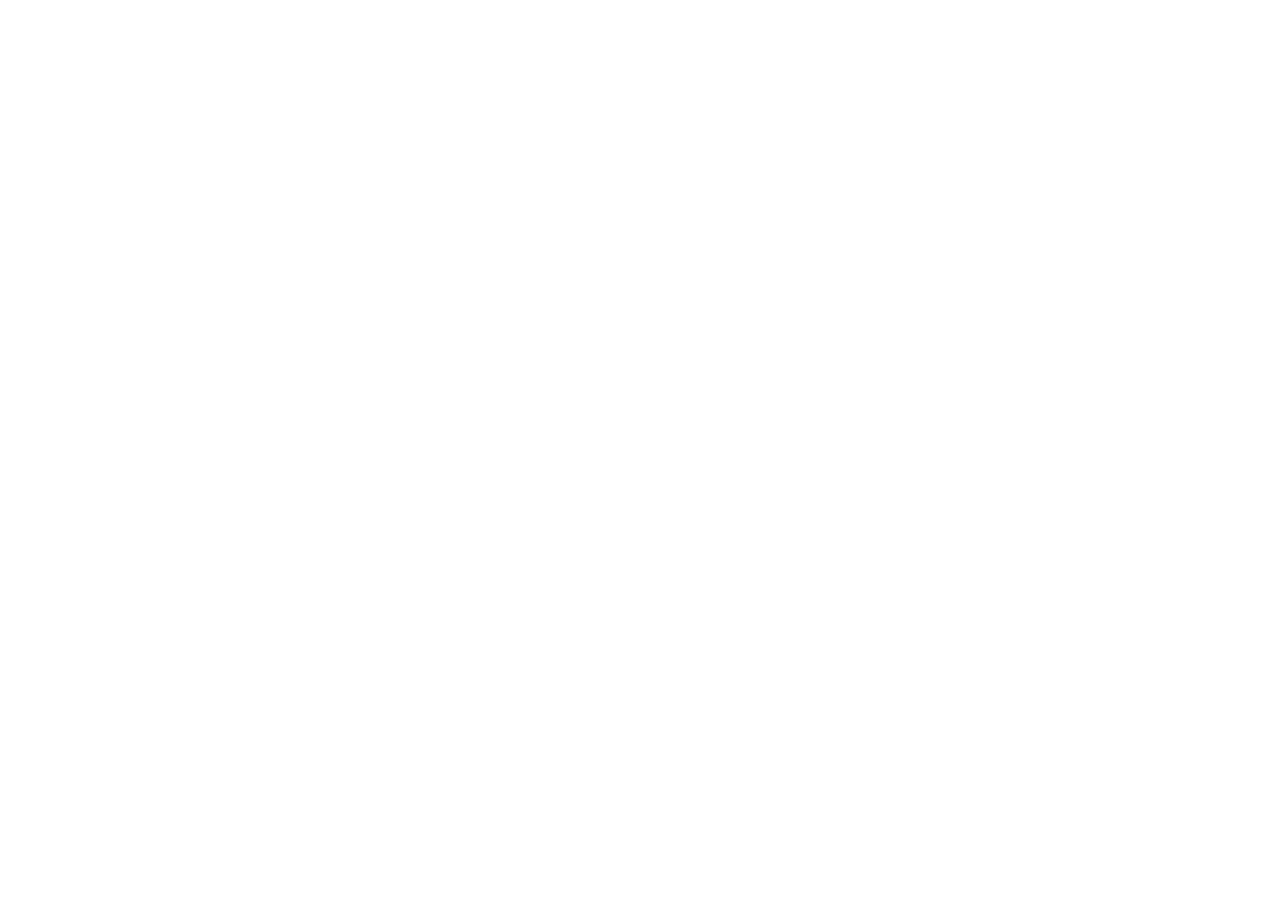
==== amsterdam-page.html @ 4fa6f83e "projectone" ====
<!DOCTYPE html>
<html lang="en">
<head>
    <meta charset="UTF-8">
    <meta http-equiv="X-UA-Compatible" content="IE=edge">
    <meta name="viewport" content="width=device-width, initial-scale=1.0">
    <title>Document</title>
<link rel="stylesheet" href="style.css">
</head>
<body>
    
</body>
</html>
---- style.css ----
* {box-sizing:border-box;}
html, body {
  height: 100%;
  width: 100%;
}
body {
    margin:0;
    background-image: url(images/globe.jpg);
    background-size:cover;
    background-repeat:no-repeat;

    
}
.star li {list-style-image: url(images/star-icon.svg);
    }

.homepage h2 {
    writing-mode: vertical-rl;
    transform:rotate(180deg);
    margin-top:80px;
    margin-right:-10px;
    
}
.homepage main {
    display: flex;
    height:100vh;
    width:100vw;
}
.homepage main div {
    flex:1;
    position:relative;

}
.homepage main div.wander {
    flex:2;
}
.number {
    position:absolute;
    bottom:1px;
    right:1px;
  
}

.paris, .paris-page {
    background-color: rgba(202, 119, 43, 0.83);
}
.amsterdam {
    background-color: rgba(130, 52, 50, 0.83);
}
.london {
    background-color: rgba(122, 147, 53, 0.83);
}
.rail {
    background-color: rgba(67, 63, 51, 0.83);
}
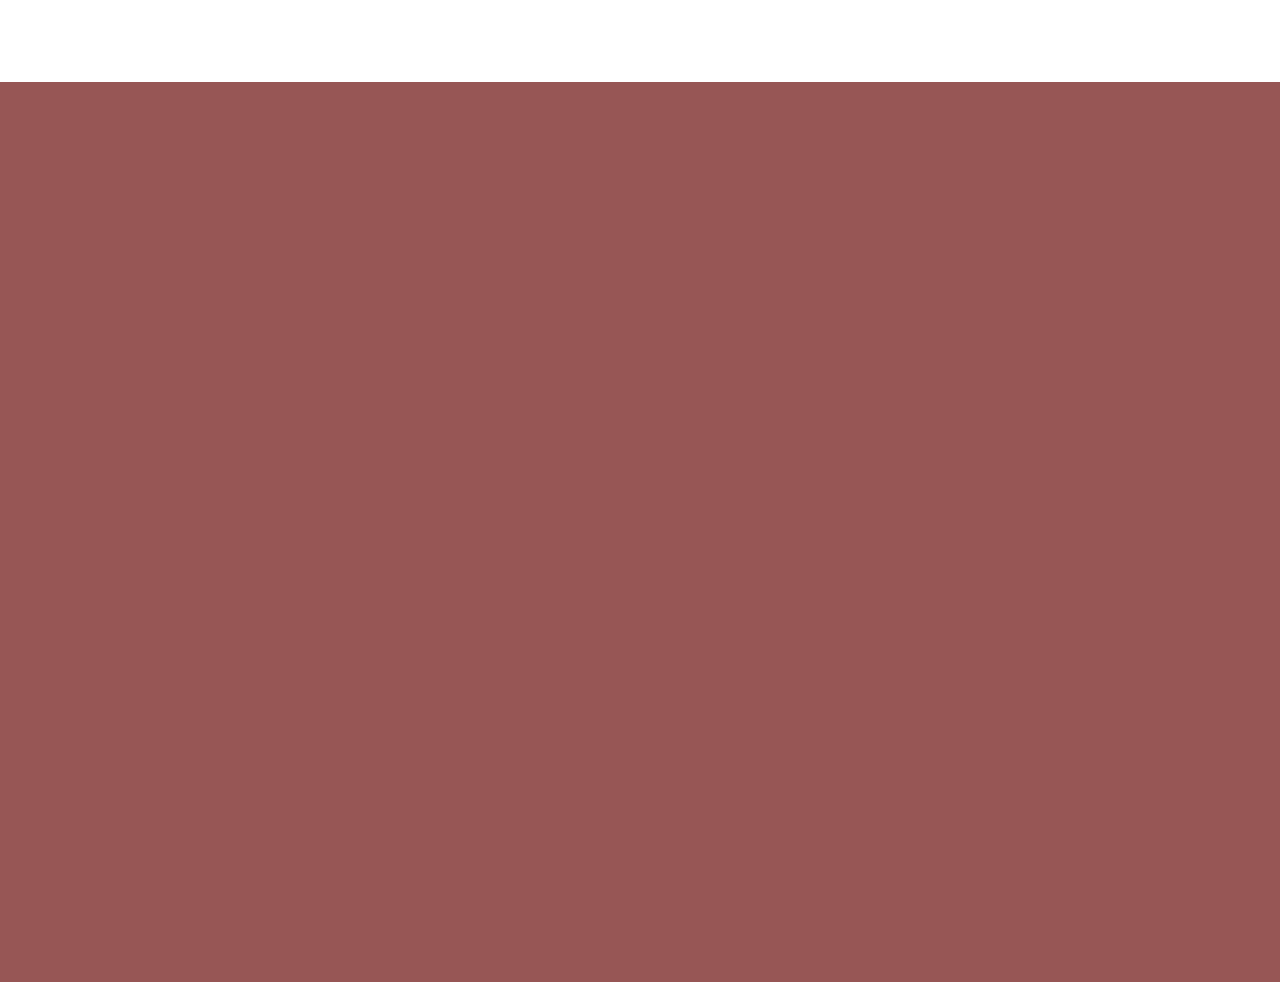
==== commit 282aee1f: "more-edits" ====
--- a/amsterdam-page.html
+++ b/amsterdam-page.html
@@ -1,13 +1,18 @@
 <!DOCTYPE html>
 <html lang="en">
-<head>
-    <meta charset="UTF-8">
-    <meta http-equiv="X-UA-Compatible" content="IE=edge">
-    <meta name="viewport" content="width=device-width, initial-scale=1.0">
-    <title>Document</title>
-<link rel="stylesheet" href="style.css">
-</head>
-<body>
-    
-</body>
-</html>+  <head>
+    <meta charset="UTF-8" />
+    <meta http-equiv="X-UA-Compatible" content="IE=edge" />
+    <meta name="viewport" content="width=device-width, initial-scale=1.0" />
+    <title>Amsterdam</title>
+    <link rel="stylesheet" href="style.css" />
+  </head>
+
+
+  <body class="amsterdam-page">
+    <h1>Amsterdam</h1>
+    <div class="wrapper"></div>
+  </body>
+</html>
+
+
--- a/style.css
+++ b/style.css
@@ -1,55 +1,91 @@
-* {box-sizing:border-box;}
-html, body {
+@import url('https://fonts.googleapis.com/css2?family=Lato:wght@100;300;400&display=swap');
+* {
+  box-sizing: border-box;
+}
+html,
+body {
   height: 100%;
   width: 100%;
 }
 body {
-    margin:0;
-    background-image: url(images/globe.jpg);
-    background-size:cover;
-    background-repeat:no-repeat;
+  font-smooth: always;
+  font-family: 'Lato';
+  font-style: normal;
+  color: rgb(255, 255, 255, 0.8);
+  margin: 0;
+  background-image: url(images/globe.jpg);
+  background-size: cover;
+  background-repeat: no-repeat;
+}
 
-    
+a {
+  text-decoration: none;
 }
-.star li {list-style-image: url(images/star-icon.svg);
-    }
-
+.star {
+  margin: 0;
+}
+.star li {
+  list-style-image: url(images/star-icon.svg);
+}
+.homepage h1 {
+  font-family: 'Lato', sans-serif;
+  font-weight: 700;
+  text-align: center;
+  font-size: 120px;
+  margin-top: 340px;
+  line-height: 99px;
+}
 .homepage h2 {
-    writing-mode: vertical-rl;
-    transform:rotate(180deg);
-    margin-top:80px;
-    margin-right:-10px;
-    
+  writing-mode: vertical-rl;
+  transform: rotate(180deg);
+  margin-top: 80px;
+  margin-right: 100px;
+  font-family: 'Lato', sans-serif;
+  font-weight: 300;
+  font-size: 40px;
+  color: #ffffff;
 }
 .homepage main {
-    display: flex;
-    height:100vh;
-    width:100vw;
+  display: flex;
+  height: 100vh;
+  width: 100vw;
 }
 .homepage main div {
-    flex:1;
-    position:relative;
-
+  flex: 1;
+  position: relative;
 }
 .homepage main div.wander {
-    flex:2;
+  flex: 2;
 }
 .number {
-    position:absolute;
-    bottom:1px;
-    right:1px;
+  position: absolute;
+  bottom: 1px;
+  right: 1px;
+  font-family: 'Lato';
+  font-style: normal;
+  font-size: 70px;
+  color: rgb(255, 255, 255, 0.8);
+}
+.wrapper {
+  height: 100vh;
+  width: 100vw;
+  margin: 0;
+  padding: 0;
   
 }
-
-.paris, .paris-page {
-    background-color: rgba(202, 119, 43, 0.83);
+.paris,
+.paris-page .wrapper {
+  background-color: rgba(202, 119, 43, 0.83);
 }
-.amsterdam {
-    background-color: rgba(130, 52, 50, 0.83);
+.amsterdam,
+.amsterdam-page .wrapper {
+  background-color: rgba(130, 52, 50, 0.83);
 }
-.london {
-    background-color: rgba(122, 147, 53, 0.83);
+.london,
+.london-page .wrapper {
+  background-color: rgba(122, 147, 53, 0.83);
 }
-.rail {
-    background-color: rgba(67, 63, 51, 0.83);
-}+.rail,
+.rail-route-page .wrapper {
+  background-color: rgba(67, 63, 51, 0.83);
+}
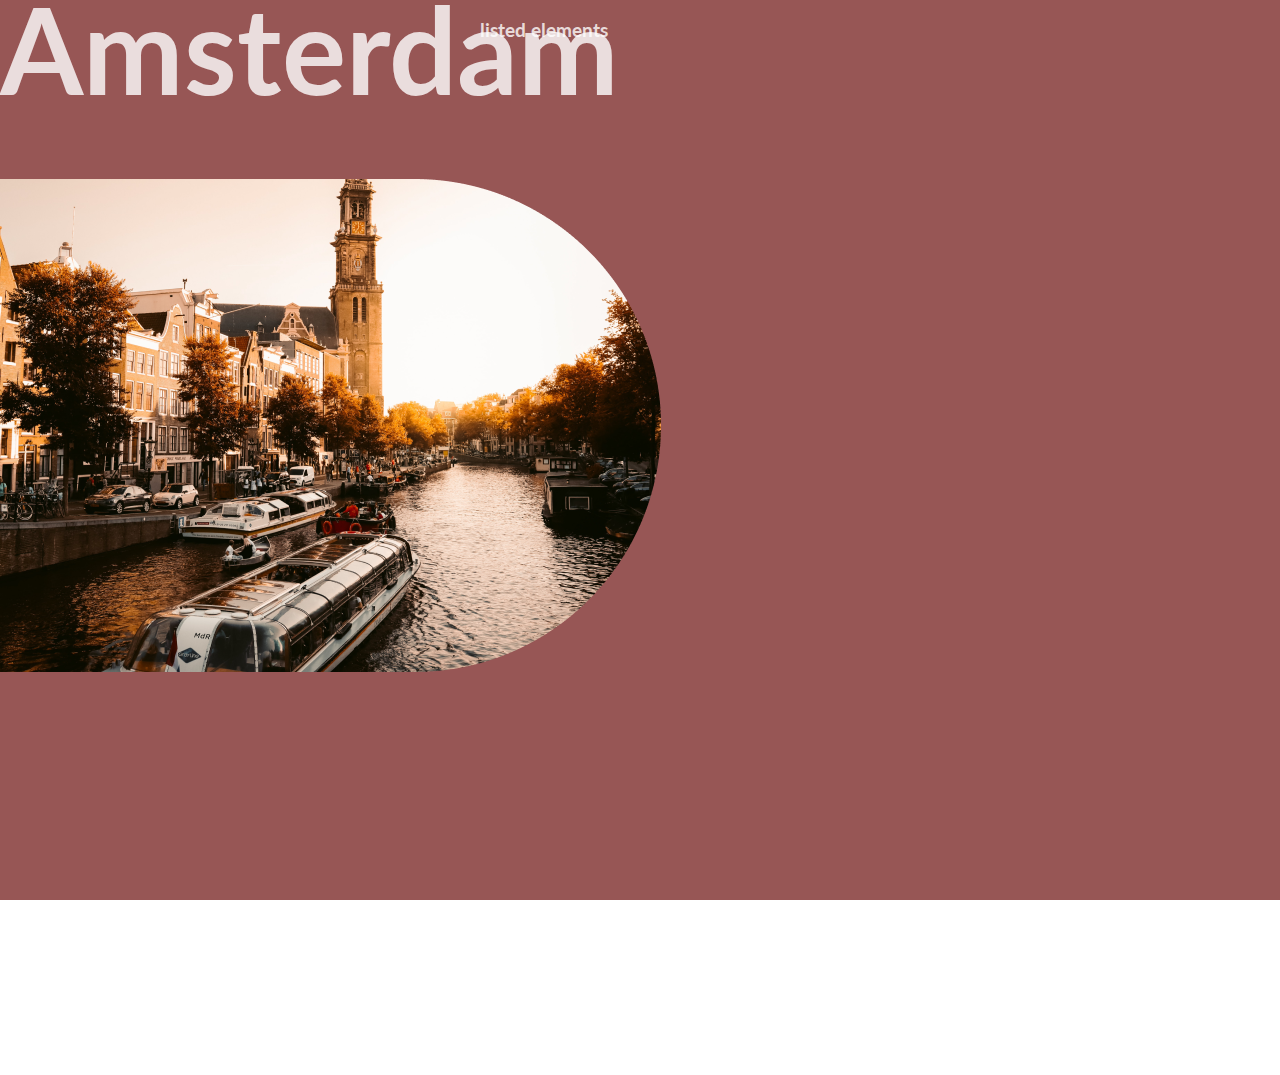
==== commit 7d142a47: "new edits to addtnl pages" ====
--- a/amsterdam-page.html
+++ b/amsterdam-page.html
@@ -10,8 +10,18 @@
 
 
   <body class="amsterdam-page">
-    <h1>Amsterdam</h1>
-    <div class="wrapper"></div>
+    <div class="wrapper">
+      <div class="flexbox-container">
+        <div class="flexbox-right">
+
+        <h1>Amsterdam</h1> 
+        <img src="images/amsterdam-shape.png"> </img>
+        </div>
+
+      <div class="flexbox-left"></div>
+      <h3>listed elements</h3>
+    </div>
+    
   </body>
 </html>
 
--- a/style.css
+++ b/style.css
@@ -17,6 +17,23 @@
   background-size: cover;
   background-repeat: no-repeat;
 }
+
+.flexbox-container
+{display:flex}
+
+.flexbox-right
+{ width:50%;
+margin:0px;
+
+
+}
+
+.flexbox-left
+{ width:50%;
+margin:-400px;
+
+}
+
 
 a {
   text-decoration: none;
@@ -59,7 +76,7 @@
 }
 .number {
   position: absolute;
-  bottom: 1px;
+  bottom: 0px;
   right: 1px;
   font-family: 'Lato';
   font-style: normal;
@@ -75,6 +92,7 @@
 }
 .paris,
 .paris-page .wrapper {
+  
   background-color: rgba(202, 119, 43, 0.83);
 }
 .amsterdam,
@@ -89,3 +107,35 @@
 .rail-route-page .wrapper {
   background-color: rgba(67, 63, 51, 0.83);
 }
+
+.amsterdam-page h1{
+  font-family: 'Lato', sans-serif;
+  font-weight: 700;
+  text-align: left;
+  font-size: 120px;
+  margin-top: 0px;
+  line-height: 99px;}
+
+  .paris-page h1{
+    font-family: 'Lato', sans-serif;
+    font-weight: 700;
+    text-align: left;
+    font-size: 120px;
+    margin-top: 0px;
+    line-height: 99px;}
+
+    .london-page h1{
+      font-family: 'Lato', sans-serif;
+      font-weight: 700;
+      text-align: left;
+      font-size: 120px;
+      margin-top: 0px;
+      line-height: 99px;}
+
+      .rail-route-page h1{
+        font-family: 'Lato', sans-serif;
+        font-weight: 700;
+        text-align: left;
+        font-size: 120px;
+        margin-top: 0px;
+        line-height: 99px;}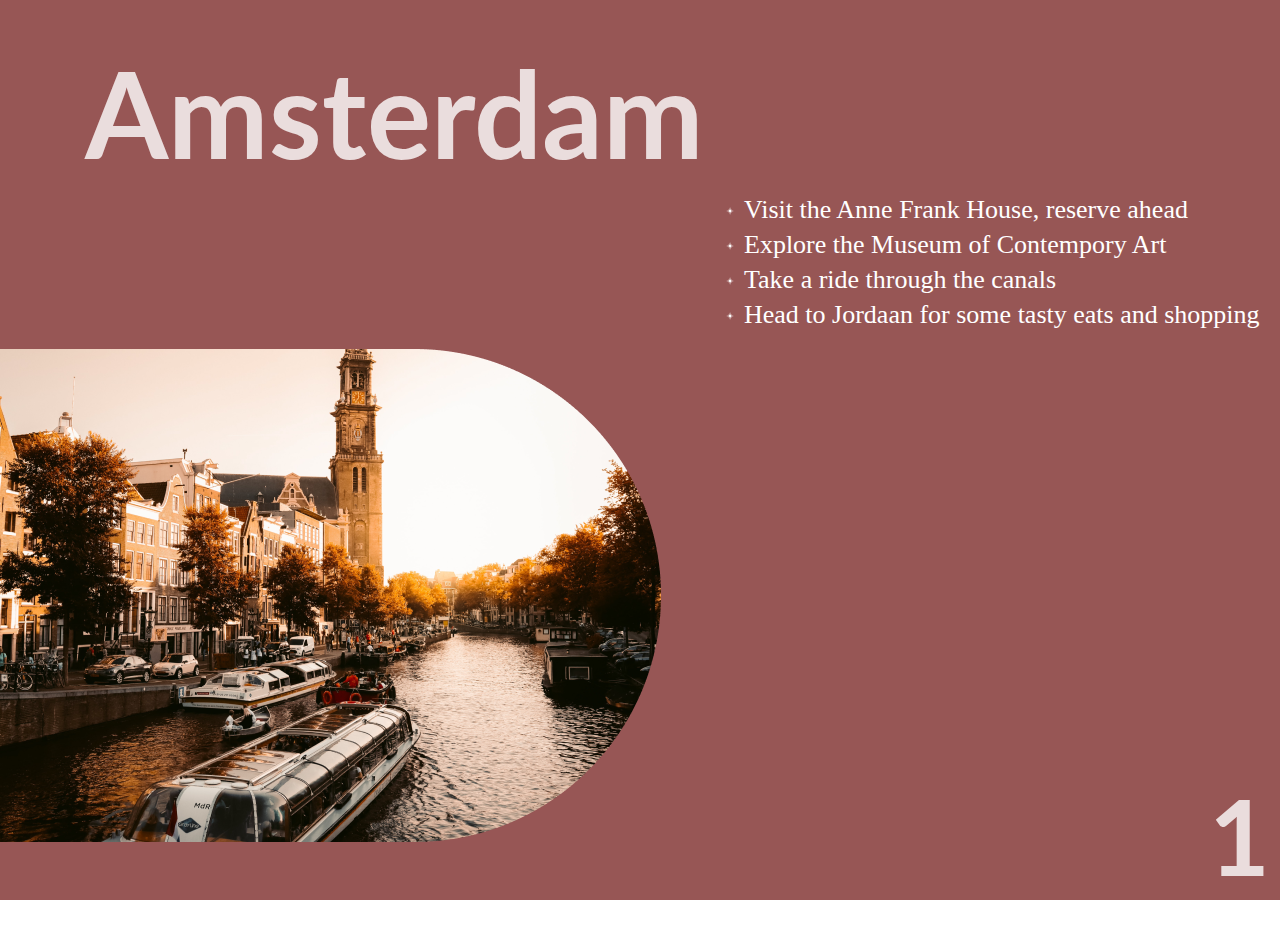
==== commit 03b32291: "pushhh" ====
--- a/amsterdam-page.html
+++ b/amsterdam-page.html
@@ -11,6 +11,7 @@
 
   <body class="amsterdam-page">
     <div class="wrapper">
+      <div class="foot-number"><h2>1</h2></div>
       <div class="flexbox-container">
         <div class="flexbox-right">
 
@@ -18,8 +19,14 @@
         <img src="images/amsterdam-shape.png"> </img>
         </div>
 
-      <div class="flexbox-left"></div>
-      <h3>listed elements</h3>
+      <div class="flexbox-left">
+      <ul class="star">
+        <li>Visit the Anne Frank House, reserve ahead</li>
+        <li>Explore the Museum of Contempory Art</li>
+        <li>Take a ride through the canals</li>
+        <li>Head to Jordaan for some tasty eats and shopping</li>
+ 
+      </ul></div>
     </div>
     
   </body>
--- a/style.css
+++ b/style.css
@@ -6,32 +6,33 @@
 body {
   height: 100%;
   width: 100%;
-}
-body {
-  font-smooth: always;
-  font-family: 'Lato';
-  font-style: normal;
-  color: rgb(255, 255, 255, 0.8);
+
   margin: 0;
   background-image: url(images/globe.jpg);
   background-size: cover;
   background-repeat: no-repeat;
+
+  font-family: 'noto', serif;
+  font-weight: 400;
+  font-smooth: always;
+  color: white;
+  font-size: 26px;
+  line-height: 35px;
 }
 
 .flexbox-container
 {display:flex}
 
 .flexbox-right
-{ width:50%;
+{ width:55%;
 margin:0px;
-
-
+padding-top:5%;
 }
 
 .flexbox-left
-{ width:50%;
-margin:-400px;
-
+{ width:45%;
+margin:0px;
+padding-top:15%;
 }
 
 
@@ -44,9 +45,12 @@
 .star li {
   list-style-image: url(images/star-icon.svg);
 }
-.homepage h1 {
+
+h1 {
   font-family: 'Lato', sans-serif;
   font-weight: 700;
+  font-smooth: always;
+  color: rgb(255, 255, 255, 0.8);
   text-align: center;
   font-size: 120px;
   margin-top: 340px;
@@ -62,6 +66,7 @@
   font-size: 40px;
   color: #ffffff;
 }
+
 .homepage main {
   display: flex;
   height: 100vh;
@@ -92,7 +97,6 @@
 }
 .paris,
 .paris-page .wrapper {
-  
   background-color: rgba(202, 119, 43, 0.83);
 }
 .amsterdam,
@@ -107,6 +111,22 @@
 .rail-route-page .wrapper {
   background-color: rgba(67, 63, 51, 0.83);
 }
+.wrapper {
+  height: 100vh;
+  width: 100vw;
+  margin: 0;
+  padding: 0;
+  position:relative;
+}
+.foot-number {
+  position:absolute;
+  bottom:-40px;
+  right:10px;
+  font-family: 'Lato';
+  font-style: normal;
+  font-size: 70px;
+  color: rgb(255, 255, 255, 0.8);
+}
 
 .amsterdam-page h1{
   font-family: 'Lato', sans-serif;
@@ -114,6 +134,7 @@
   text-align: left;
   font-size: 120px;
   margin-top: 0px;
+  text-align: right;
   line-height: 99px;}
 
   .paris-page h1{
@@ -122,6 +143,7 @@
     text-align: left;
     font-size: 120px;
     margin-top: 0px;
+    text-align: right;
     line-height: 99px;}
 
     .london-page h1{
@@ -130,6 +152,7 @@
       text-align: left;
       font-size: 120px;
       margin-top: 0px;
+      text-align: right;
       line-height: 99px;}
 
       .rail-route-page h1{
@@ -138,4 +161,19 @@
         text-align: left;
         font-size: 120px;
         margin-top: 0px;
-        line-height: 99px;}+        text-align: right;
+        line-height: 99px;}
+
+.amsterdam-page img{
+  padding-top: 15%;
+}
+
+.london-page img{
+  padding-top: 15%;
+}
+.paris-page img{
+  padding-top: 15%;
+}
+.rail-route-page img{
+  padding-top: 15%;
+}